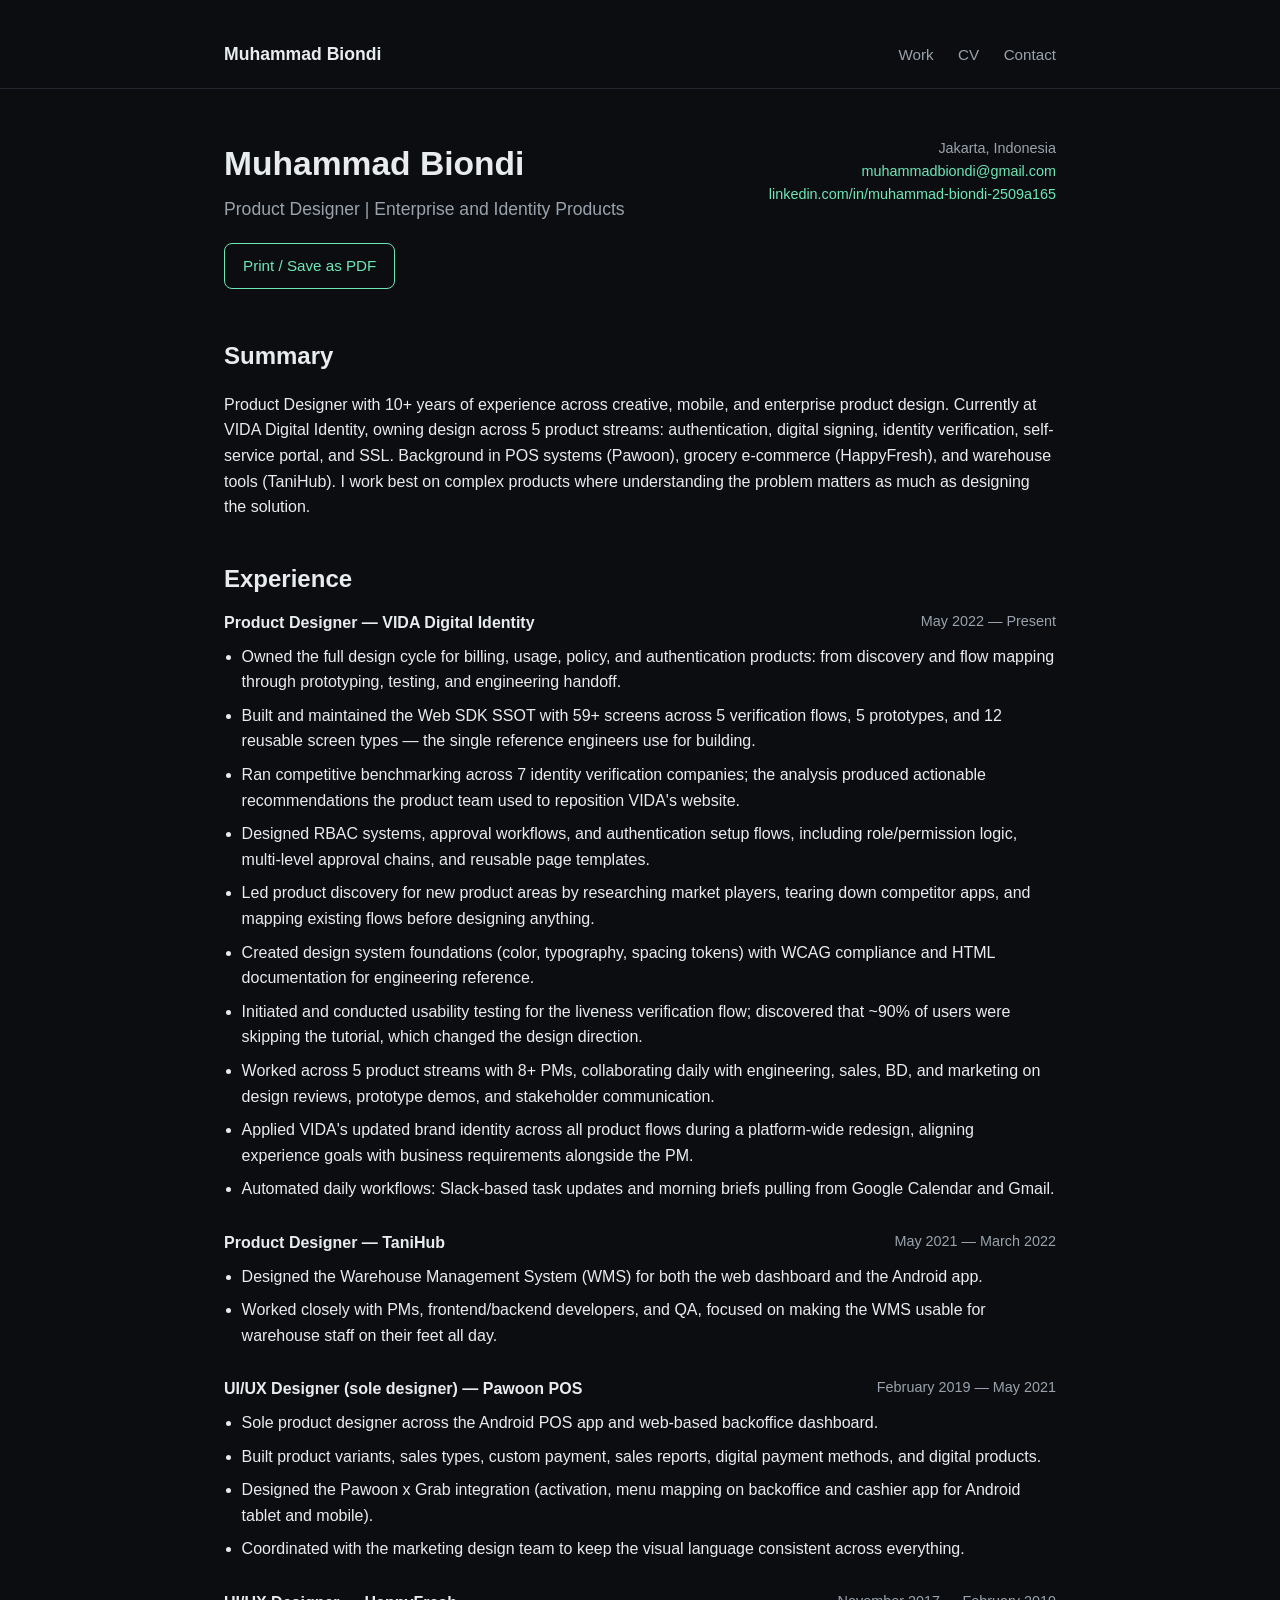
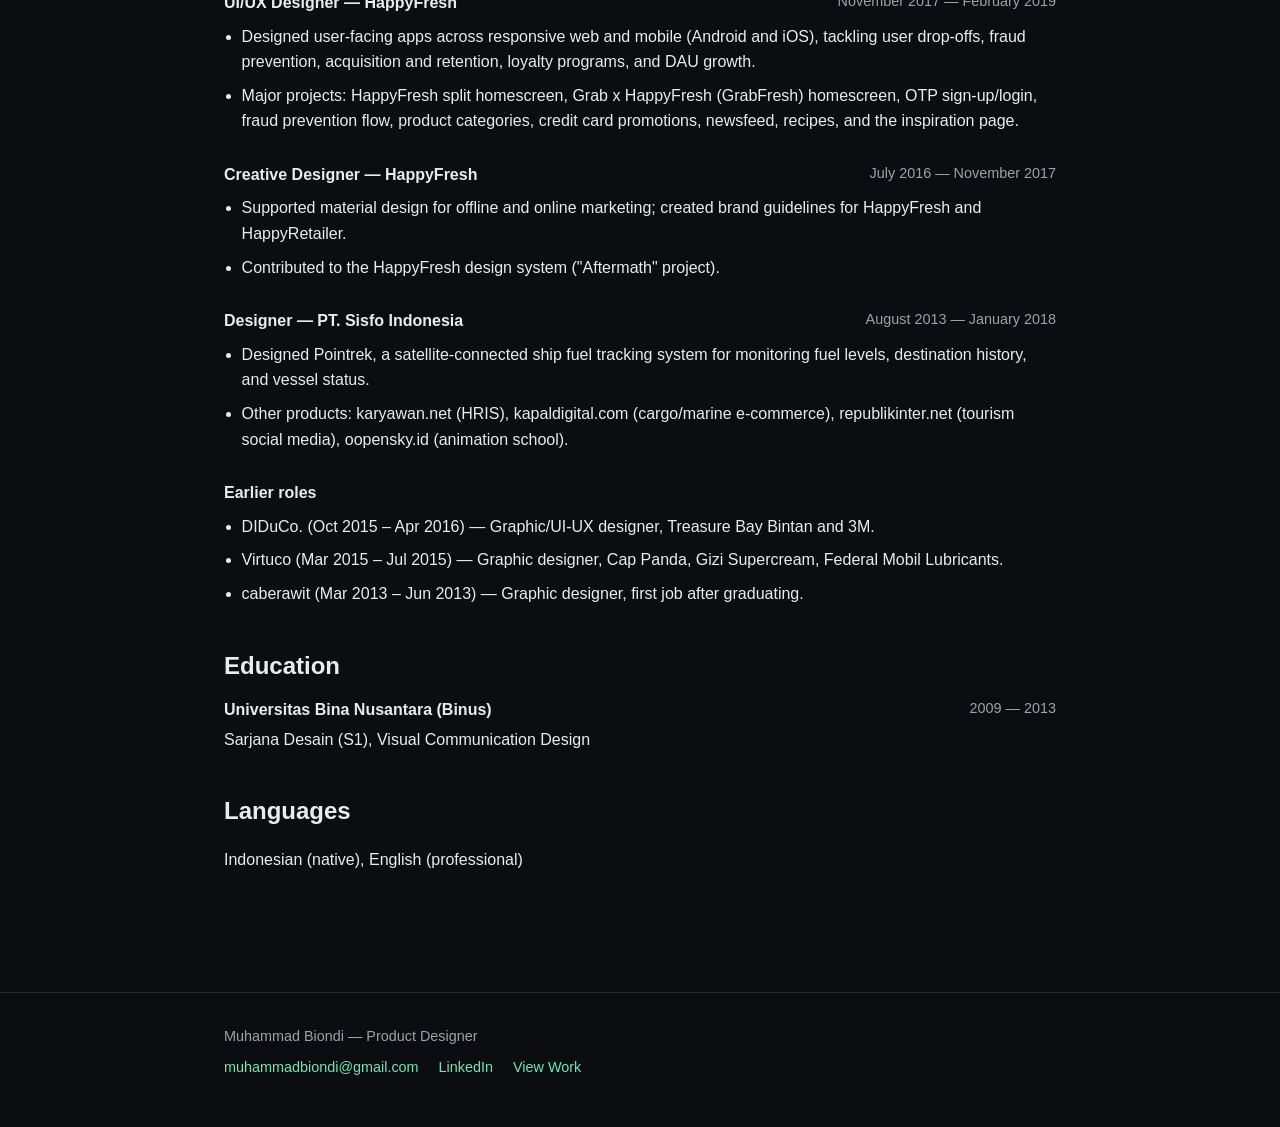
==== cv.html @ b188c51d "Initial portfolio site: CV, case studies, design system styles Static site with 4 VIDA case studies " ====
<!DOCTYPE html>
<html lang="en">
<head>
<meta charset="UTF-8">
<meta name="viewport" content="width=device-width, initial-scale=1.0">
<title>Muhammad Biondi — CV</title>
<meta name="description" content="CV for Muhammad Biondi, Product Designer.">
<link rel="stylesheet" href="css/style.css">
</head>
<body>

<header class="site-header no-print">
  <div class="wrap">
    <nav>
      <span class="brand">Muhammad Biondi</span>
      <div class="site-nav">
        <a href="index.html">Work</a>
        <a href="cv.html">CV</a>
        <a href="mailto:muhammadbiondi@gmail.com">Contact</a>
      </div>
    </nav>
  </div>
</header>

<main>
  <div class="wrap">

    <div class="cv-header">
      <div>
        <h1 style="margin-bottom: 4px;">Muhammad Biondi</h1>
        <div class="subtitle" style="margin-bottom: 0;">Product Designer | Enterprise and Identity Products</div>
      </div>
      <div class="cv-meta">
        <div>Jakarta, Indonesia</div>
        <div><a href="mailto:muhammadbiondi@gmail.com">muhammadbiondi@gmail.com</a></div>
        <div><a href="https://linkedin.com/in/muhammad-biondi-2509a165">linkedin.com/in/muhammad-biondi-2509a165</a></div>
      </div>
    </div>

    <a class="btn no-print" href="javascript:window.print()" style="margin: 12px 0 8px; display: inline-block;">Print / Save as PDF</a>

    <section class="block">
      <h2>Summary</h2>
      <p>
        Product Designer with 10+ years of experience across creative, mobile, and enterprise product
        design. Currently at VIDA Digital Identity, owning design across 5 product streams: authentication,
        digital signing, identity verification, self-service portal, and SSL. Background in POS systems
        (Pawoon), grocery e-commerce (HappyFresh), and warehouse tools (TaniHub). I work best on
        complex products where understanding the problem matters as much as designing the solution.
      </p>
    </section>

    <section class="block">
      <h2>Experience</h2>

      <div class="job">
        <div class="job-head">
          <span class="job-title">Product Designer — VIDA Digital Identity</span>
          <span class="job-dates">May 2022 — Present</span>
        </div>
        <ul class="clean">
          <li>Owned the full design cycle for billing, usage, policy, and authentication products: from discovery and flow mapping through prototyping, testing, and engineering handoff.</li>
          <li>Built and maintained the Web SDK SSOT with 59+ screens across 5 verification flows, 5 prototypes, and 12 reusable screen types — the single reference engineers use for building.</li>
          <li>Ran competitive benchmarking across 7 identity verification companies; the analysis produced actionable recommendations the product team used to reposition VIDA's website.</li>
          <li>Designed RBAC systems, approval workflows, and authentication setup flows, including role/permission logic, multi-level approval chains, and reusable page templates.</li>
          <li>Led product discovery for new product areas by researching market players, tearing down competitor apps, and mapping existing flows before designing anything.</li>
          <li>Created design system foundations (color, typography, spacing tokens) with WCAG compliance and HTML documentation for engineering reference.</li>
          <li>Initiated and conducted usability testing for the liveness verification flow; discovered that ~90% of users were skipping the tutorial, which changed the design direction.</li>
          <li>Worked across 5 product streams with 8+ PMs, collaborating daily with engineering, sales, BD, and marketing on design reviews, prototype demos, and stakeholder communication.</li>
          <li>Applied VIDA's updated brand identity across all product flows during a platform-wide redesign, aligning experience goals with business requirements alongside the PM.</li>
          <li>Automated daily workflows: Slack-based task updates and morning briefs pulling from Google Calendar and Gmail.</li>
        </ul>
      </div>

      <div class="job">
        <div class="job-head">
          <span class="job-title">Product Designer — TaniHub</span>
          <span class="job-dates">May 2021 — March 2022</span>
        </div>
        <ul class="clean">
          <li>Designed the Warehouse Management System (WMS) for both the web dashboard and the Android app.</li>
          <li>Worked closely with PMs, frontend/backend developers, and QA, focused on making the WMS usable for warehouse staff on their feet all day.</li>
        </ul>
      </div>

      <div class="job">
        <div class="job-head">
          <span class="job-title">UI/UX Designer (sole designer) — Pawoon POS</span>
          <span class="job-dates">February 2019 — May 2021</span>
        </div>
        <ul class="clean">
          <li>Sole product designer across the Android POS app and web-based backoffice dashboard.</li>
          <li>Built product variants, sales types, custom payment, sales reports, digital payment methods, and digital products.</li>
          <li>Designed the Pawoon x Grab integration (activation, menu mapping on backoffice and cashier app for Android tablet and mobile).</li>
          <li>Coordinated with the marketing design team to keep the visual language consistent across everything.</li>
        </ul>
      </div>

      <div class="job">
        <div class="job-head">
          <span class="job-title">UI/UX Designer — HappyFresh</span>
          <span class="job-dates">November 2017 — February 2019</span>
        </div>
        <ul class="clean">
          <li>Designed user-facing apps across responsive web and mobile (Android and iOS), tackling user drop-offs, fraud prevention, acquisition and retention, loyalty programs, and DAU growth.</li>
          <li>Major projects: HappyFresh split homescreen, Grab x HappyFresh (GrabFresh) homescreen, OTP sign-up/login, fraud prevention flow, product categories, credit card promotions, newsfeed, recipes, and the inspiration page.</li>
        </ul>
      </div>

      <div class="job">
        <div class="job-head">
          <span class="job-title">Creative Designer — HappyFresh</span>
          <span class="job-dates">July 2016 — November 2017</span>
        </div>
        <ul class="clean">
          <li>Supported material design for offline and online marketing; created brand guidelines for HappyFresh and HappyRetailer.</li>
          <li>Contributed to the HappyFresh design system ("Aftermath" project).</li>
        </ul>
      </div>

      <div class="job">
        <div class="job-head">
          <span class="job-title">Designer — PT. Sisfo Indonesia</span>
          <span class="job-dates">August 2013 — January 2018</span>
        </div>
        <ul class="clean">
          <li>Designed Pointrek, a satellite-connected ship fuel tracking system for monitoring fuel levels, destination history, and vessel status.</li>
          <li>Other products: karyawan.net (HRIS), kapaldigital.com (cargo/marine e-commerce), republikinter.net (tourism social media), oopensky.id (animation school).</li>
        </ul>
      </div>

      <div class="job no-print">
        <div class="job-head">
          <span class="job-title">Earlier roles</span>
        </div>
        <ul class="clean">
          <li>DIDuCo. (Oct 2015 – Apr 2016) — Graphic/UI-UX designer, Treasure Bay Bintan and 3M.</li>
          <li>Virtuco (Mar 2015 – Jul 2015) — Graphic designer, Cap Panda, Gizi Supercream, Federal Mobil Lubricants.</li>
          <li>caberawit (Mar 2013 – Jun 2013) — Graphic designer, first job after graduating.</li>
        </ul>
      </div>

    </section>

    <section class="block">
      <h2>Education</h2>
      <div class="job">
        <div class="job-head">
          <span class="job-title">Universitas Bina Nusantara (Binus)</span>
          <span class="job-dates">2009 — 2013</span>
        </div>
        <div>Sarjana Desain (S1), Visual Communication Design</div>
      </div>
    </section>

    <section class="block">
      <h2>Languages</h2>
      <p>Indonesian (native), English (professional)</p>
    </section>

  </div>
</main>

<footer class="site-footer no-print">
  <div class="wrap">
    <div>Muhammad Biondi — Product Designer</div>
    <div class="contact-row">
      <a href="mailto:muhammadbiondi@gmail.com">muhammadbiondi@gmail.com</a>
      <a href="https://linkedin.com/in/muhammad-biondi-2509a165">LinkedIn</a>
      <a href="index.html">View Work</a>
    </div>
  </div>
</footer>

</body>
</html>
---- css/style.css ----
:root {
  --bg: #0b0d10;
  --bg-elevated: #14171b;
  --border: #242830;
  --text: #e9ecef;
  --text-muted: #9aa3ad;
  --accent: #6ee7b7;
  --accent-dim: #2e4a3f;
  --warn: #f0c97a;
  --max-width: 880px;
  --radius: 10px;
}

* { box-sizing: border-box; }

html { scroll-behavior: smooth; }

body {
  margin: 0;
  background: var(--bg);
  color: var(--text);
  font-family: -apple-system, BlinkMacSystemFont, "Inter", "Segoe UI", Helvetica, Arial, sans-serif;
  line-height: 1.6;
  font-size: 16px;
}

a { color: var(--accent); text-decoration: none; }
a:hover { text-decoration: underline; }

.wrap {
  max-width: var(--max-width);
  margin: 0 auto;
  padding: 0 24px;
}

header.site-header {
  padding: 40px 0 20px;
  border-bottom: 1px solid var(--border);
}

header.site-header nav {
  display: flex;
  justify-content: space-between;
  align-items: baseline;
  flex-wrap: wrap;
  gap: 12px;
}

.brand {
  font-weight: 700;
  font-size: 1.1rem;
  color: var(--text);
}

.site-nav a {
  color: var(--text-muted);
  margin-left: 20px;
  font-size: 0.95rem;
}

.site-nav a:first-child { margin-left: 0; }

.site-nav a:hover { color: var(--accent); }

main { padding: 48px 0 80px; }

h1 { font-size: 2.1rem; margin: 0 0 8px; }
h2 { font-size: 1.5rem; margin: 40px 0 12px; }
h3 { font-size: 1.15rem; margin: 28px 0 8px; }

.subtitle {
  color: var(--text-muted);
  font-size: 1.1rem;
  margin: 0 0 28px;
}

.lede {
  font-size: 1.05rem;
  color: var(--text);
  max-width: 640px;
}

.tag-row {
  display: flex;
  flex-wrap: wrap;
  gap: 8px;
  margin: 16px 0 0;
}

.tag {
  font-size: 0.8rem;
  color: var(--text-muted);
  border: 1px solid var(--border);
  border-radius: 999px;
  padding: 4px 12px;
}

.card {
  background: var(--bg-elevated);
  border: 1px solid var(--border);
  border-radius: var(--radius);
  padding: 24px;
  margin-bottom: 20px;
}

.case-grid {
  display: grid;
  grid-template-columns: 1fr;
  gap: 16px;
  margin-top: 24px;
}

.case-card {
  display: block;
  background: var(--bg-elevated);
  border: 1px solid var(--border);
  border-radius: var(--radius);
  padding: 22px;
  transition: border-color 0.15s ease, transform 0.15s ease;
}

.case-card:hover {
  border-color: var(--accent);
  transform: translateY(-2px);
  text-decoration: none;
}

.case-card h3 {
  margin: 0 0 6px;
  color: var(--text);
}

.case-card p {
  color: var(--text-muted);
  margin: 0 0 12px;
  font-size: 0.95rem;
}

.status-pill {
  display: inline-block;
  font-size: 0.72rem;
  font-weight: 600;
  letter-spacing: 0.03em;
  text-transform: uppercase;
  border-radius: 999px;
  padding: 3px 10px;
}

.status-pill.in-progress {
  background: rgba(240, 201, 122, 0.12);
  color: var(--warn);
  border: 1px solid rgba(240, 201, 122, 0.35);
}

.status-pill.draft {
  background: rgba(110, 231, 183, 0.1);
  color: var(--accent);
  border: 1px solid rgba(110, 231, 183, 0.3);
}

.callout {
  border-left: 3px solid var(--accent);
  background: rgba(110, 231, 183, 0.06);
  padding: 14px 18px;
  border-radius: 0 8px 8px 0;
  font-size: 0.95rem;
  color: var(--text-muted);
  margin: 20px 0;
}

.callout strong { color: var(--text); }

section.block { margin-bottom: 40px; }

ul.clean {
  padding-left: 1.1em;
  margin: 8px 0 0;
}

ul.clean li { margin-bottom: 8px; }

table.evidence {
  width: 100%;
  border-collapse: collapse;
  font-size: 0.92rem;
  margin: 16px 0;
}

table.evidence th, table.evidence td {
  border: 1px solid var(--border);
  padding: 10px 12px;
  text-align: left;
  vertical-align: top;
}

table.evidence th {
  background: var(--bg-elevated);
  color: var(--text-muted);
  font-weight: 600;
  font-size: 0.85rem;
}

footer.site-footer {
  border-top: 1px solid var(--border);
  padding: 32px 0 48px;
  color: var(--text-muted);
  font-size: 0.9rem;
}

.contact-row {
  display: flex;
  gap: 20px;
  flex-wrap: wrap;
  margin-top: 8px;
}

.cv-header {
  display: flex;
  justify-content: space-between;
  align-items: flex-start;
  flex-wrap: wrap;
  gap: 16px;
  margin-bottom: 8px;
}

.cv-meta {
  text-align: right;
  color: var(--text-muted);
  font-size: 0.9rem;
}

.btn {
  display: inline-block;
  border: 1px solid var(--accent);
  color: var(--accent);
  border-radius: 8px;
  padding: 10px 18px;
  font-size: 0.95rem;
}

.btn:hover { background: rgba(110, 231, 183, 0.08); text-decoration: none; }

.job {
  margin-bottom: 28px;
}

.job-head {
  display: flex;
  justify-content: space-between;
  flex-wrap: wrap;
  gap: 8px;
  margin-bottom: 4px;
}

.job-title { font-weight: 600; color: var(--text); }
.job-dates { color: var(--text-muted); font-size: 0.9rem; }

@media print {
  body { background: #fff; color: #111; }
  header.site-header, footer.site-footer, .no-print { display: none; }
  .card, .case-card { border-color: #ccc; background: #fff; }
}

@media (max-width: 600px) {
  main { padding: 32px 0 60px; }
  h1 { font-size: 1.7rem; }
}
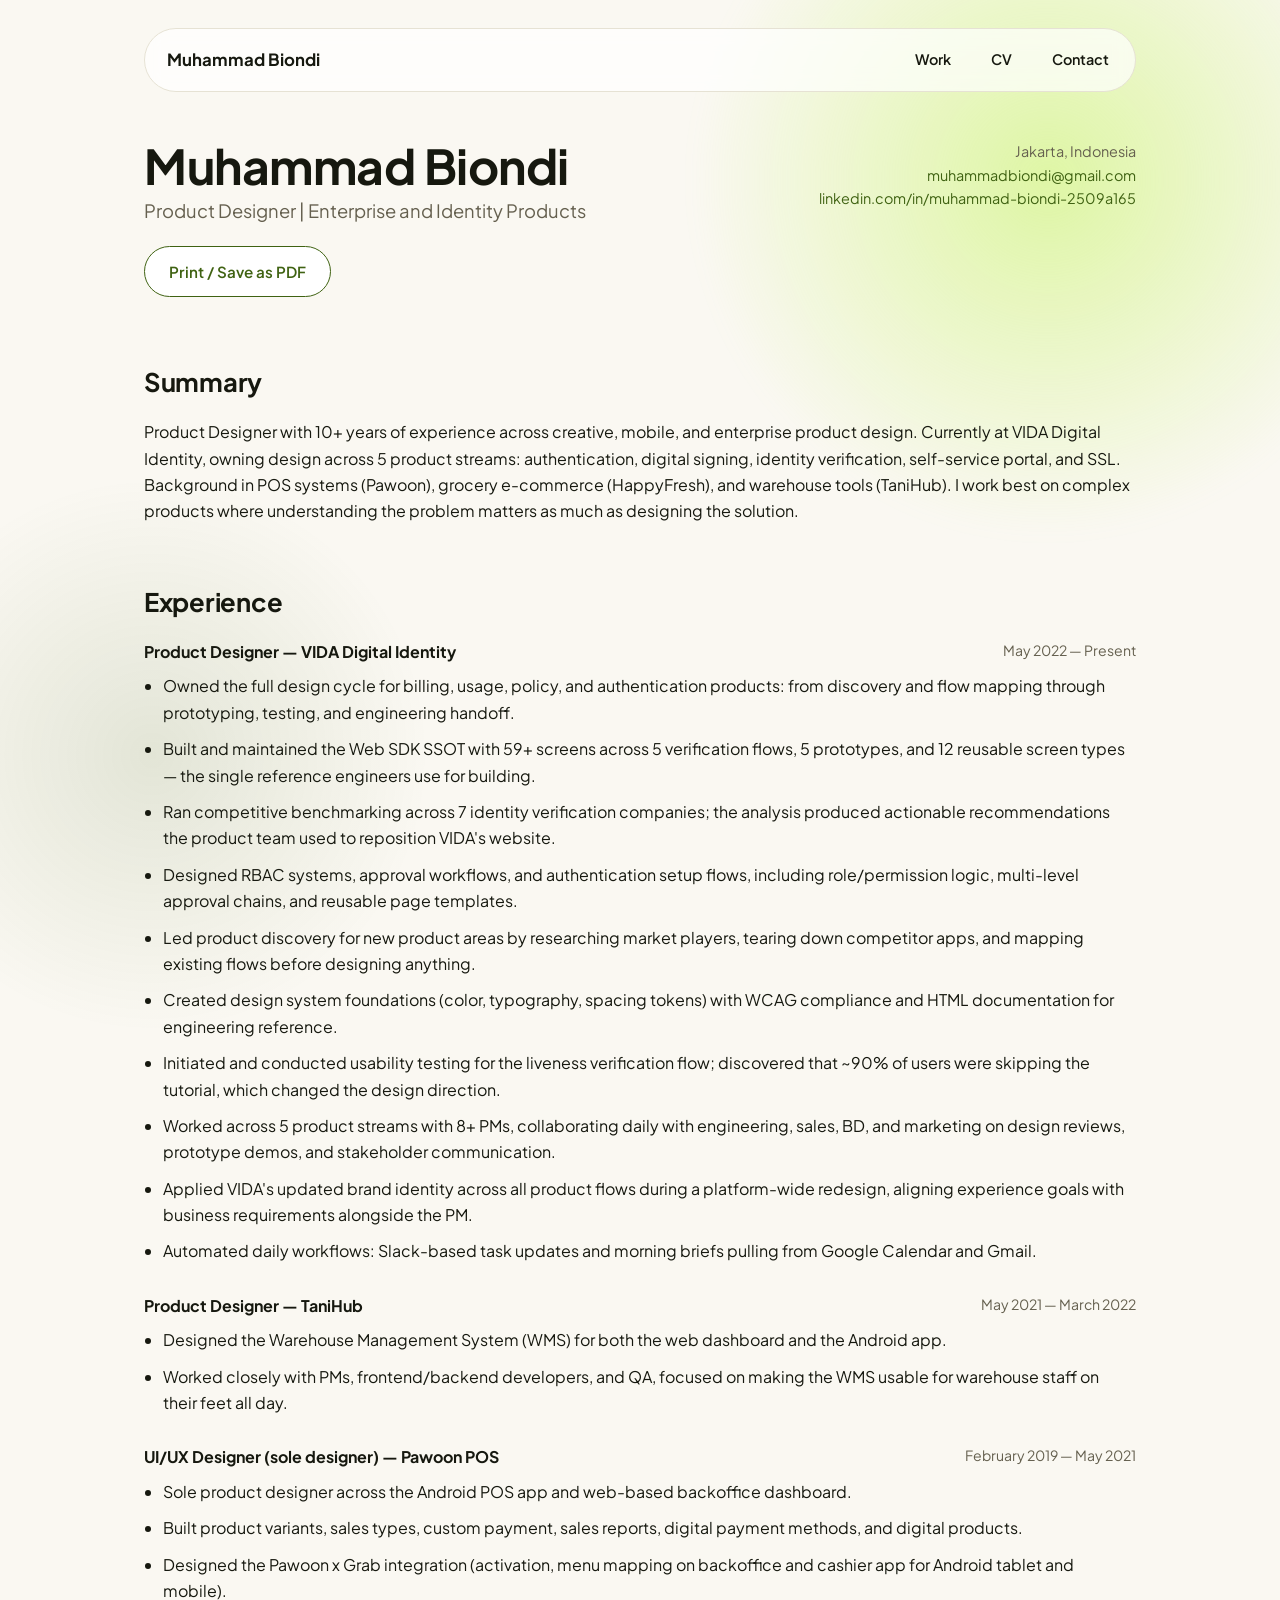
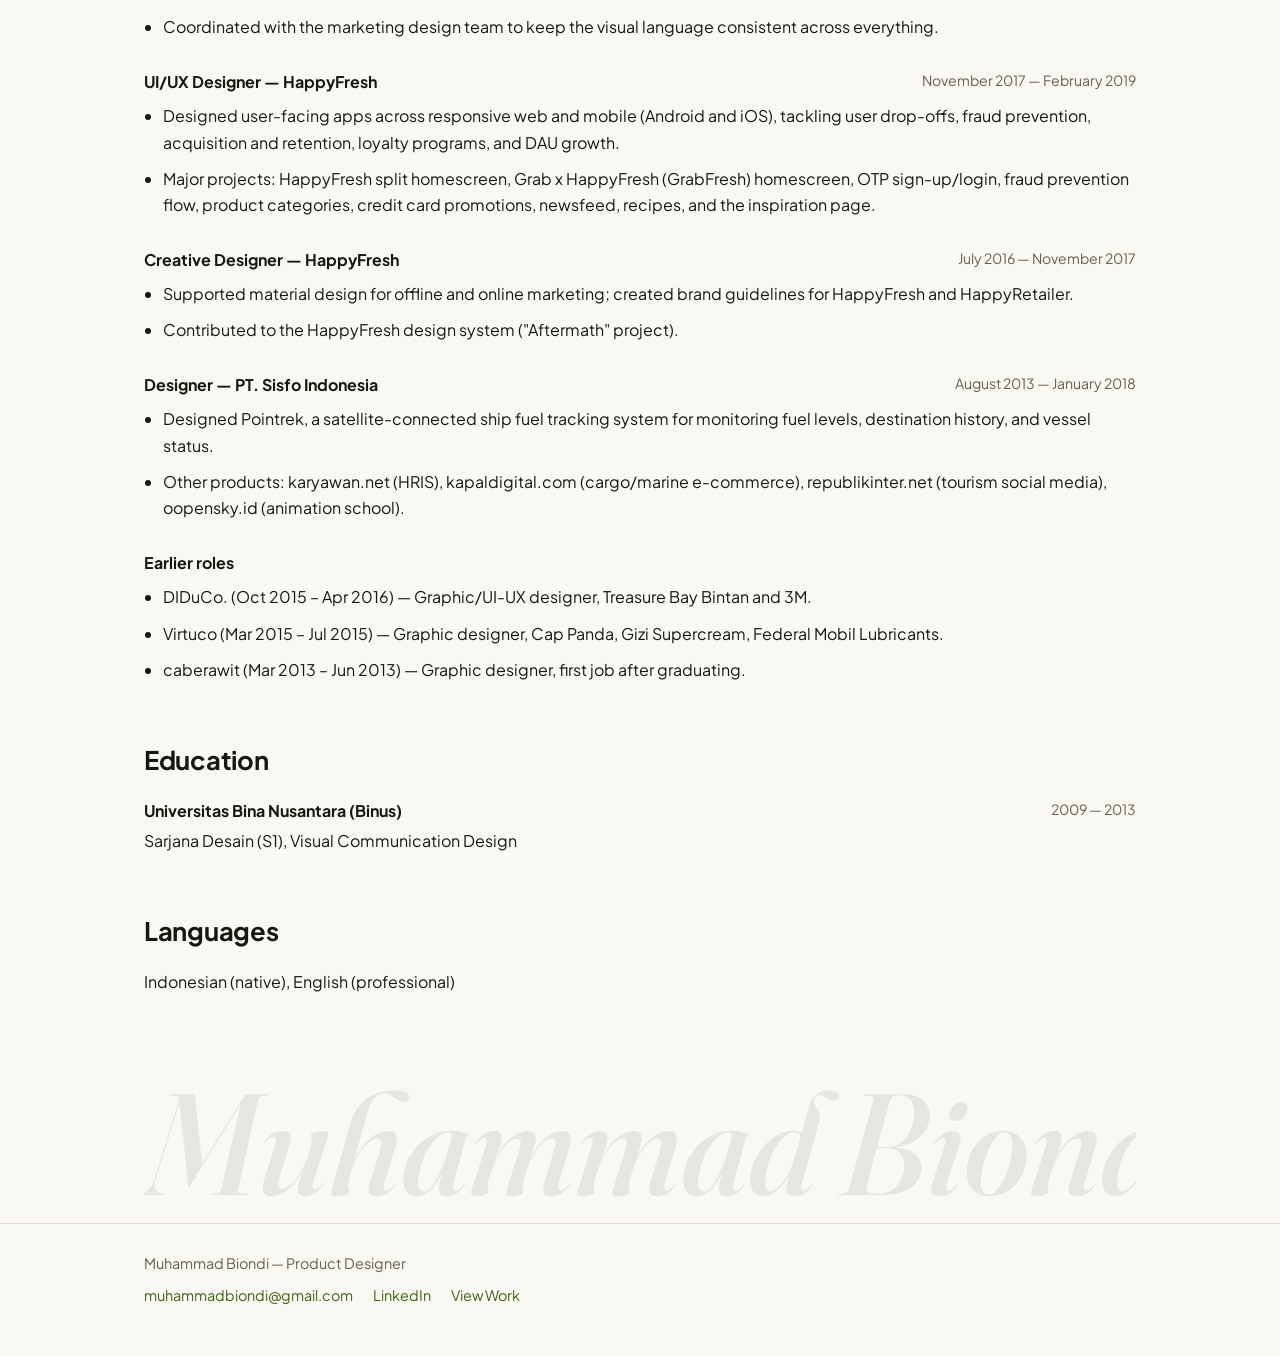
==== commit f340819c: "Redesign site with aesthetic hero, case-thumb gradients, process section, CTA bands, and scroll reve" ====
--- a/cv.html
+++ b/cv.html
@@ -158,6 +158,8 @@
       <p>Indonesian (native), English (professional)</p>
     </section>
 
+    <div class="wordmark no-print"><span>Muhammad Biondi</span></div>
+
   </div>
 </main>
 
--- a/css/style.css
+++ b/css/style.css
@@ -1,14 +1,21 @@
+@import url('https://fonts.googleapis.com/css2?family=Fraunces:ital,opsz,wght@0,9..144,400;0,9..144,500;0,9..144,600;1,9..144,500;1,9..144,600&family=Plus+Jakarta+Sans:wght@400;500;600;700;800&display=swap');
+
 :root {
-  --bg: #0b0d10;
-  --bg-elevated: #14171b;
-  --border: #242830;
-  --text: #e9ecef;
-  --text-muted: #9aa3ad;
-  --accent: #6ee7b7;
-  --accent-dim: #2e4a3f;
-  --warn: #f0c97a;
-  --max-width: 880px;
-  --radius: 10px;
+  --bg: #faf8f2;
+  --bg-soft: #f1efe4;
+  --surface: #ffffff;
+  --border: #e6e2d4;
+  --text: #16180f;
+  --text-muted: #65604f;
+  --accent: #3f6212;
+  --accent-bright: #c7f464;
+  --accent-soft: #eef7d2;
+  --warn: #c2760c;
+  --warn-soft: #fbead0;
+  --max-width: 1040px;
+  --radius: 20px;
+  --radius-sm: 12px;
+  --shadow: 0 1px 2px rgba(22, 24, 15, 0.04), 0 12px 32px -16px rgba(22, 24, 15, 0.12);
 }
 
 * { box-sizing: border-box; }
@@ -19,9 +26,40 @@
   margin: 0;
   background: var(--bg);
   color: var(--text);
-  font-family: -apple-system, BlinkMacSystemFont, "Inter", "Segoe UI", Helvetica, Arial, sans-serif;
-  line-height: 1.6;
+  font-family: "Plus Jakarta Sans", -apple-system, BlinkMacSystemFont, "Segoe UI", Helvetica, Arial, sans-serif;
+  line-height: 1.65;
   font-size: 16px;
+  position: relative;
+  overflow-x: hidden;
+}
+
+body::before {
+  content: "";
+  position: fixed;
+  top: -20%;
+  right: -10%;
+  width: 60vw;
+  height: 60vw;
+  max-width: 720px;
+  max-height: 720px;
+  background: radial-gradient(circle, rgba(199, 244, 100, 0.55) 0%, rgba(199, 244, 100, 0) 70%);
+  filter: blur(10px);
+  pointer-events: none;
+  z-index: 0;
+}
+
+body::after {
+  content: "";
+  position: fixed;
+  bottom: -15%;
+  left: -10%;
+  width: 50vw;
+  height: 50vw;
+  max-width: 560px;
+  max-height: 560px;
+  background: radial-gradient(circle, rgba(63, 98, 18, 0.12) 0%, rgba(63, 98, 18, 0) 70%);
+  pointer-events: none;
+  z-index: 0;
 }
 
 a { color: var(--accent); text-decoration: none; }
@@ -31,102 +69,196 @@
   max-width: var(--max-width);
   margin: 0 auto;
   padding: 0 24px;
+  position: relative;
+  z-index: 1;
+}
+
+.serif {
+  font-family: "Fraunces", Georgia, serif;
+  font-style: italic;
+  font-weight: 500;
 }
 
 header.site-header {
-  padding: 40px 0 20px;
-  border-bottom: 1px solid var(--border);
+  padding: 28px 0;
+  position: relative;
+  z-index: 2;
 }
 
 header.site-header nav {
   display: flex;
   justify-content: space-between;
-  align-items: baseline;
+  align-items: center;
   flex-wrap: wrap;
   gap: 12px;
+  background: rgba(255, 255, 255, 0.7);
+  backdrop-filter: blur(10px);
+  border: 1px solid var(--border);
+  border-radius: 999px;
+  padding: 10px 10px 10px 22px;
 }
 
 .brand {
   font-weight: 700;
-  font-size: 1.1rem;
-  color: var(--text);
+  font-size: 1.05rem;
+  color: var(--text);
+}
+
+.site-nav {
+  display: flex;
+  align-items: center;
+  gap: 4px;
 }
 
 .site-nav a {
-  color: var(--text-muted);
-  margin-left: 20px;
-  font-size: 0.95rem;
-}
-
-.site-nav a:first-child { margin-left: 0; }
-
-.site-nav a:hover { color: var(--accent); }
-
-main { padding: 48px 0 80px; }
-
-h1 { font-size: 2.1rem; margin: 0 0 8px; }
-h2 { font-size: 1.5rem; margin: 40px 0 12px; }
+  color: var(--text);
+  margin-left: 4px;
+  font-size: 0.9rem;
+  font-weight: 600;
+  padding: 9px 16px;
+  border-radius: 999px;
+  transition: background 0.15s ease, color 0.15s ease;
+}
+
+.site-nav a:hover {
+  background: var(--accent-bright);
+  color: var(--text);
+  text-decoration: none;
+}
+
+main { padding: 20px 0 0; position: relative; z-index: 1; }
+
+h1 { font-size: 3rem; line-height: 1.08; margin: 0 0 14px; letter-spacing: -0.01em; }
+h2 { font-size: 1.6rem; margin: 56px 0 16px; letter-spacing: -0.01em; }
 h3 { font-size: 1.15rem; margin: 28px 0 8px; }
+
+.eyebrow {
+  display: inline-flex;
+  align-items: center;
+  gap: 8px;
+  font-size: 0.78rem;
+  font-weight: 700;
+  text-transform: uppercase;
+  letter-spacing: 0.08em;
+  color: var(--accent);
+  margin-bottom: 14px;
+}
+
+.eyebrow::before {
+  content: "";
+  width: 7px;
+  height: 7px;
+  border-radius: 50%;
+  background: var(--accent-bright);
+  border: 2px solid var(--accent);
+}
+
+.hero {
+  padding: 48px 0 20px;
+}
 
 .subtitle {
   color: var(--text-muted);
-  font-size: 1.1rem;
-  margin: 0 0 28px;
+  font-size: 1.15rem;
+  margin: 0 0 24px;
 }
 
 .lede {
-  font-size: 1.05rem;
+  font-size: 1.08rem;
   color: var(--text);
   max-width: 640px;
 }
 
+.hero-cta {
+  display: flex;
+  gap: 14px;
+  flex-wrap: wrap;
+  margin-top: 28px;
+}
+
 .tag-row {
   display: flex;
   flex-wrap: wrap;
-  gap: 8px;
-  margin: 16px 0 0;
+  gap: 10px;
+  margin: 28px 0 0;
 }
 
 .tag {
-  font-size: 0.8rem;
-  color: var(--text-muted);
+  font-size: 0.82rem;
+  font-weight: 600;
+  color: var(--text);
+  background: var(--surface);
   border: 1px solid var(--border);
   border-radius: 999px;
-  padding: 4px 12px;
+  padding: 7px 16px;
+  box-shadow: var(--shadow);
 }
 
 .card {
-  background: var(--bg-elevated);
+  background: var(--surface);
   border: 1px solid var(--border);
   border-radius: var(--radius);
-  padding: 24px;
+  padding: 28px;
   margin-bottom: 20px;
-}
+  box-shadow: var(--shadow);
+}
+
+.section-head {
+  display: flex;
+  justify-content: space-between;
+  align-items: flex-end;
+  flex-wrap: wrap;
+  gap: 12px;
+  margin: 56px 0 16px;
+}
+
+.section-head h2 { margin: 0; }
 
 .case-grid {
   display: grid;
-  grid-template-columns: 1fr;
-  gap: 16px;
+  grid-template-columns: repeat(2, 1fr);
+  gap: 20px;
   margin-top: 24px;
 }
 
 .case-card {
-  display: block;
-  background: var(--bg-elevated);
+  display: flex;
+  flex-direction: column;
+  background: var(--surface);
   border: 1px solid var(--border);
   border-radius: var(--radius);
-  padding: 22px;
-  transition: border-color 0.15s ease, transform 0.15s ease;
+  overflow: hidden;
+  box-shadow: var(--shadow);
+  transition: transform 0.2s ease, box-shadow 0.2s ease;
 }
 
 .case-card:hover {
-  border-color: var(--accent);
-  transform: translateY(-2px);
+  transform: translateY(-4px);
+  box-shadow: 0 1px 2px rgba(22, 24, 15, 0.04), 0 24px 48px -20px rgba(22, 24, 15, 0.22);
   text-decoration: none;
 }
 
+.case-thumb {
+  height: 108px;
+  background: linear-gradient(135deg, var(--thumb-a, #c7f464), var(--thumb-b, #3f6212));
+  position: relative;
+}
+
+.case-thumb::after {
+  content: attr(data-mark);
+  position: absolute;
+  right: 18px;
+  bottom: 12px;
+  font-family: "Fraunces", serif;
+  font-style: italic;
+  font-size: 1.8rem;
+  color: rgba(255, 255, 255, 0.85);
+}
+
+.case-body { padding: 22px; flex: 1; display: flex; flex-direction: column; }
+
 .case-card h3 {
-  margin: 0 0 6px;
+  margin: 10px 0 6px;
   color: var(--text);
 }
 
@@ -134,35 +266,43 @@
   color: var(--text-muted);
   margin: 0 0 12px;
   font-size: 0.95rem;
+  flex: 1;
+}
+
+.case-arrow {
+  font-size: 0.85rem;
+  font-weight: 700;
+  color: var(--accent);
 }
 
 .status-pill {
   display: inline-block;
-  font-size: 0.72rem;
-  font-weight: 600;
+  font-size: 0.7rem;
+  font-weight: 700;
   letter-spacing: 0.03em;
   text-transform: uppercase;
   border-radius: 999px;
-  padding: 3px 10px;
+  padding: 4px 11px;
+  width: fit-content;
 }
 
 .status-pill.in-progress {
-  background: rgba(240, 201, 122, 0.12);
+  background: var(--warn-soft);
   color: var(--warn);
-  border: 1px solid rgba(240, 201, 122, 0.35);
+  border: 1px solid rgba(194, 118, 12, 0.3);
 }
 
 .status-pill.draft {
-  background: rgba(110, 231, 183, 0.1);
+  background: var(--accent-soft);
   color: var(--accent);
-  border: 1px solid rgba(110, 231, 183, 0.3);
+  border: 1px solid rgba(63, 98, 18, 0.25);
 }
 
 .callout {
   border-left: 3px solid var(--accent);
-  background: rgba(110, 231, 183, 0.06);
-  padding: 14px 18px;
-  border-radius: 0 8px 8px 0;
+  background: var(--accent-soft);
+  padding: 16px 20px;
+  border-radius: 0 var(--radius-sm) var(--radius-sm) 0;
   font-size: 0.95rem;
   color: var(--text-muted);
   margin: 20px 0;
@@ -173,11 +313,11 @@
 section.block { margin-bottom: 40px; }
 
 ul.clean {
-  padding-left: 1.1em;
+  padding-left: 1.2em;
   margin: 8px 0 0;
 }
 
-ul.clean li { margin-bottom: 8px; }
+ul.clean li { margin-bottom: 10px; }
 
 table.evidence {
   width: 100%;
@@ -194,17 +334,91 @@
 }
 
 table.evidence th {
-  background: var(--bg-elevated);
+  background: var(--bg-soft);
   color: var(--text-muted);
   font-weight: 600;
   font-size: 0.85rem;
 }
 
+.process-grid {
+  display: grid;
+  grid-template-columns: repeat(3, 1fr);
+  gap: 18px;
+  margin-top: 24px;
+}
+
+.process-card {
+  background: var(--surface);
+  border: 1px solid var(--border);
+  border-radius: var(--radius);
+  padding: 26px 22px;
+  box-shadow: var(--shadow);
+}
+
+.process-num {
+  font-family: "Fraunces", serif;
+  font-style: italic;
+  font-size: 1.8rem;
+  color: var(--accent);
+  display: block;
+  margin-bottom: 10px;
+}
+
+.process-card h3 { margin: 0 0 8px; }
+.process-card p { margin: 0; color: var(--text-muted); font-size: 0.93rem; }
+
+.cta-band {
+  margin: 72px 0 0;
+  background: linear-gradient(135deg, var(--accent) 0%, #1c3306 100%);
+  border-radius: 28px;
+  padding: 56px 40px;
+  text-align: center;
+  color: #fff;
+}
+
+.cta-band h2 {
+  margin: 0 0 10px;
+  color: #fff;
+  font-size: 2rem;
+}
+
+.cta-band p {
+  color: rgba(255, 255, 255, 0.78);
+  margin: 0 0 24px;
+  font-size: 1.02rem;
+}
+
+.cta-band .btn {
+  border-color: #fff;
+  color: #fff;
+}
+
+.cta-band .btn:hover { background: rgba(255, 255, 255, 0.12); }
+
+.wordmark {
+  text-align: center;
+  padding: 36px 0 8px;
+  overflow: hidden;
+}
+
+.wordmark span {
+  font-family: "Fraunces", serif;
+  font-style: italic;
+  font-weight: 500;
+  font-size: clamp(3rem, 13vw, 9rem);
+  color: var(--text);
+  opacity: 0.08;
+  white-space: nowrap;
+  line-height: 1;
+}
+
 footer.site-footer {
   border-top: 1px solid var(--border);
-  padding: 32px 0 48px;
+  padding: 28px 0 48px;
   color: var(--text-muted);
   font-size: 0.9rem;
+  position: relative;
+  z-index: 1;
 }
 
 .contact-row {
@@ -231,14 +445,30 @@
 
 .btn {
   display: inline-block;
-  border: 1px solid var(--accent);
+  border: 1.5px solid var(--accent);
   color: var(--accent);
-  border-radius: 8px;
-  padding: 10px 18px;
+  background: var(--surface);
+  border-radius: 999px;
+  padding: 12px 24px;
   font-size: 0.95rem;
-}
-
-.btn:hover { background: rgba(110, 231, 183, 0.08); text-decoration: none; }
+  font-weight: 600;
+  transition: background 0.15s ease, color 0.15s ease, transform 0.15s ease;
+}
+
+.btn:hover {
+  background: var(--accent);
+  color: #fff;
+  text-decoration: none;
+  transform: translateY(-1px);
+}
+
+.btn.primary {
+  background: var(--text);
+  border-color: var(--text);
+  color: #fff;
+}
+
+.btn.primary:hover { background: var(--accent); border-color: var(--accent); }
 
 .job {
   margin-bottom: 28px;
@@ -252,16 +482,37 @@
   margin-bottom: 4px;
 }
 
-.job-title { font-weight: 600; color: var(--text); }
-.job-dates { color: var(--text-muted); font-size: 0.9rem; }
+.job-title { font-weight: 700; color: var(--text); }
+.job-dates { color: var(--text-muted); font-size: 0.88rem; }
+
+[data-reveal] {
+  opacity: 0;
+  transform: translateY(18px);
+  transition: opacity 0.6s ease, transform 0.6s ease;
+}
+
+[data-reveal].is-visible {
+  opacity: 1;
+  transform: translateY(0);
+}
 
 @media print {
   body { background: #fff; color: #111; }
-  header.site-header, footer.site-footer, .no-print { display: none; }
-  .card, .case-card { border-color: #ccc; background: #fff; }
+  body::before, body::after { display: none; }
+  header.site-header, footer.site-footer, .no-print, .wordmark, .cta-band { display: none; }
+  .card, .case-card { border-color: #ccc; background: #fff; box-shadow: none; }
+}
+
+@media (max-width: 760px) {
+  .case-grid { grid-template-columns: 1fr; }
+  .process-grid { grid-template-columns: 1fr; }
+  h1 { font-size: 2.2rem; }
+  .cta-band { padding: 40px 24px; border-radius: 20px; }
 }
 
 @media (max-width: 600px) {
-  main { padding: 32px 0 60px; }
-  h1 { font-size: 1.7rem; }
-}
+  main { padding: 8px 0 0; }
+  h1 { font-size: 2rem; }
+  header.site-header nav { padding: 8px; }
+  .site-nav a { padding: 8px 10px; font-size: 0.85rem; }
+}
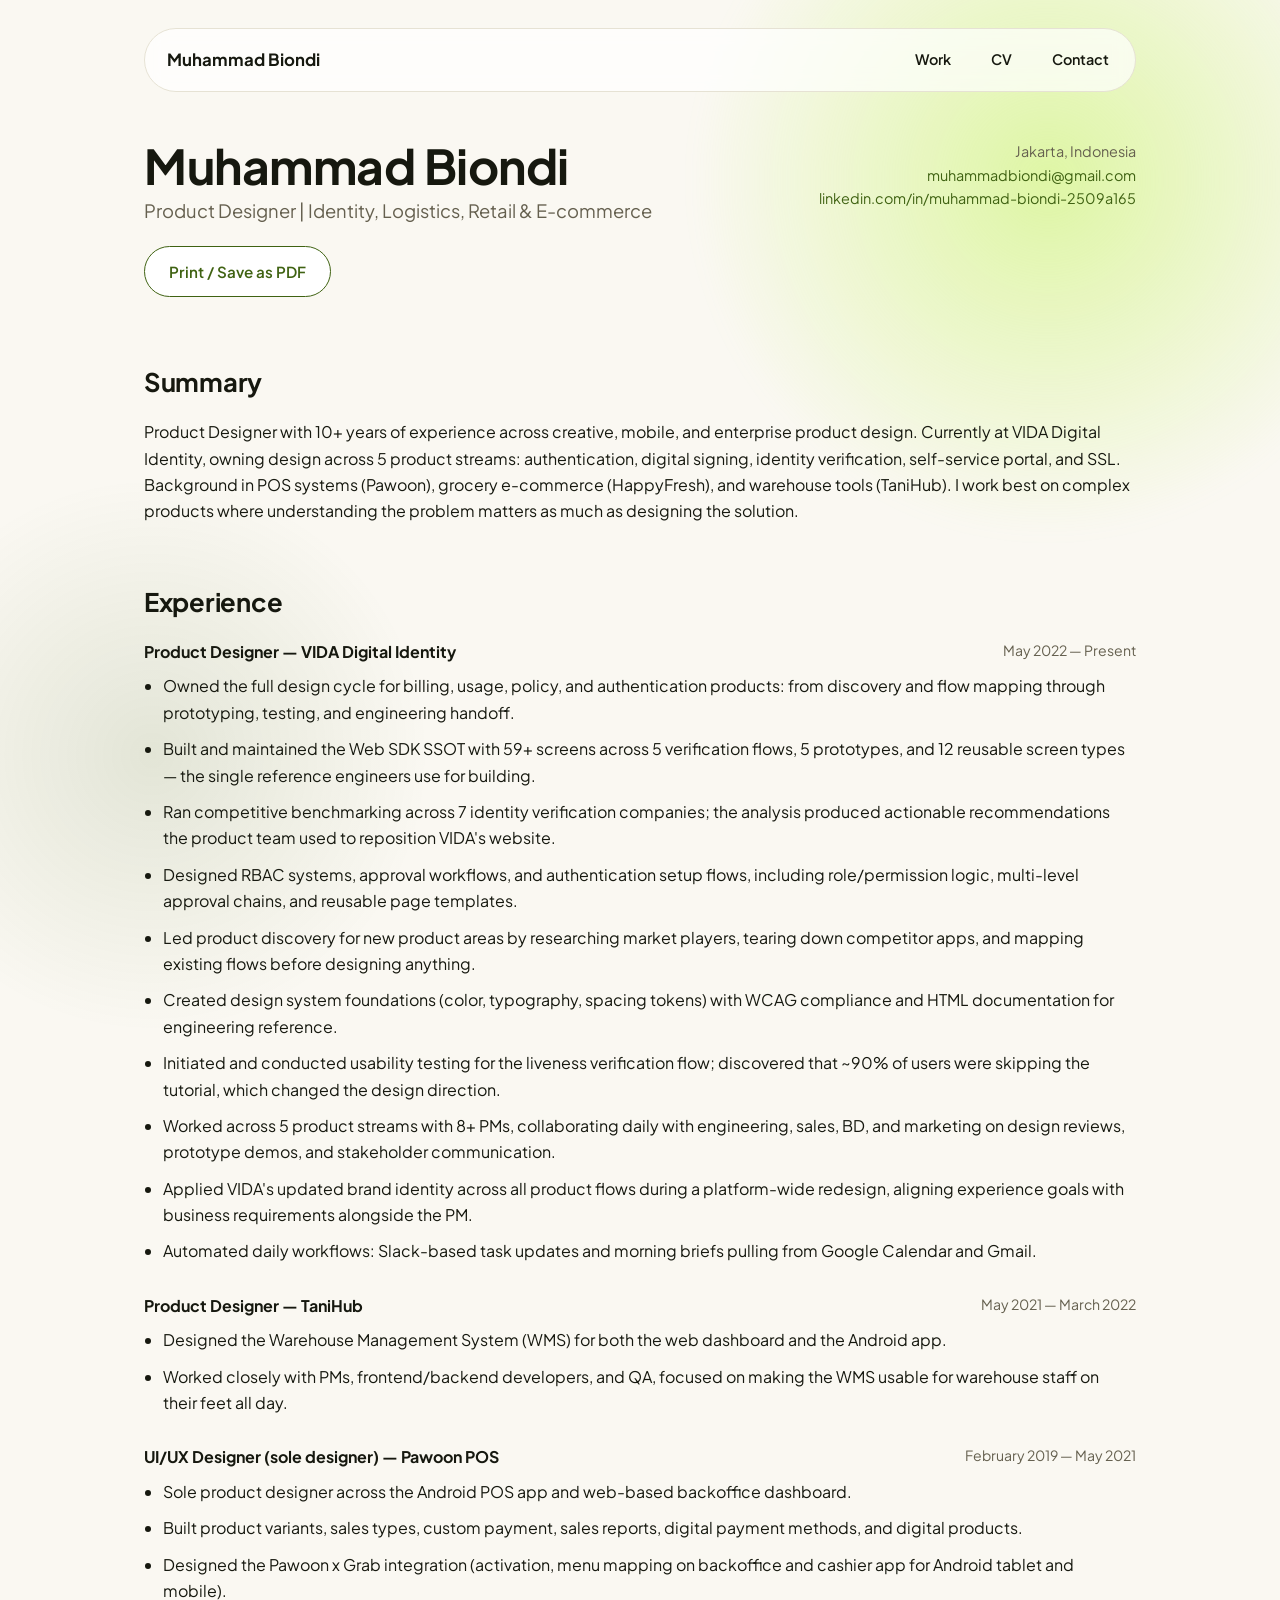
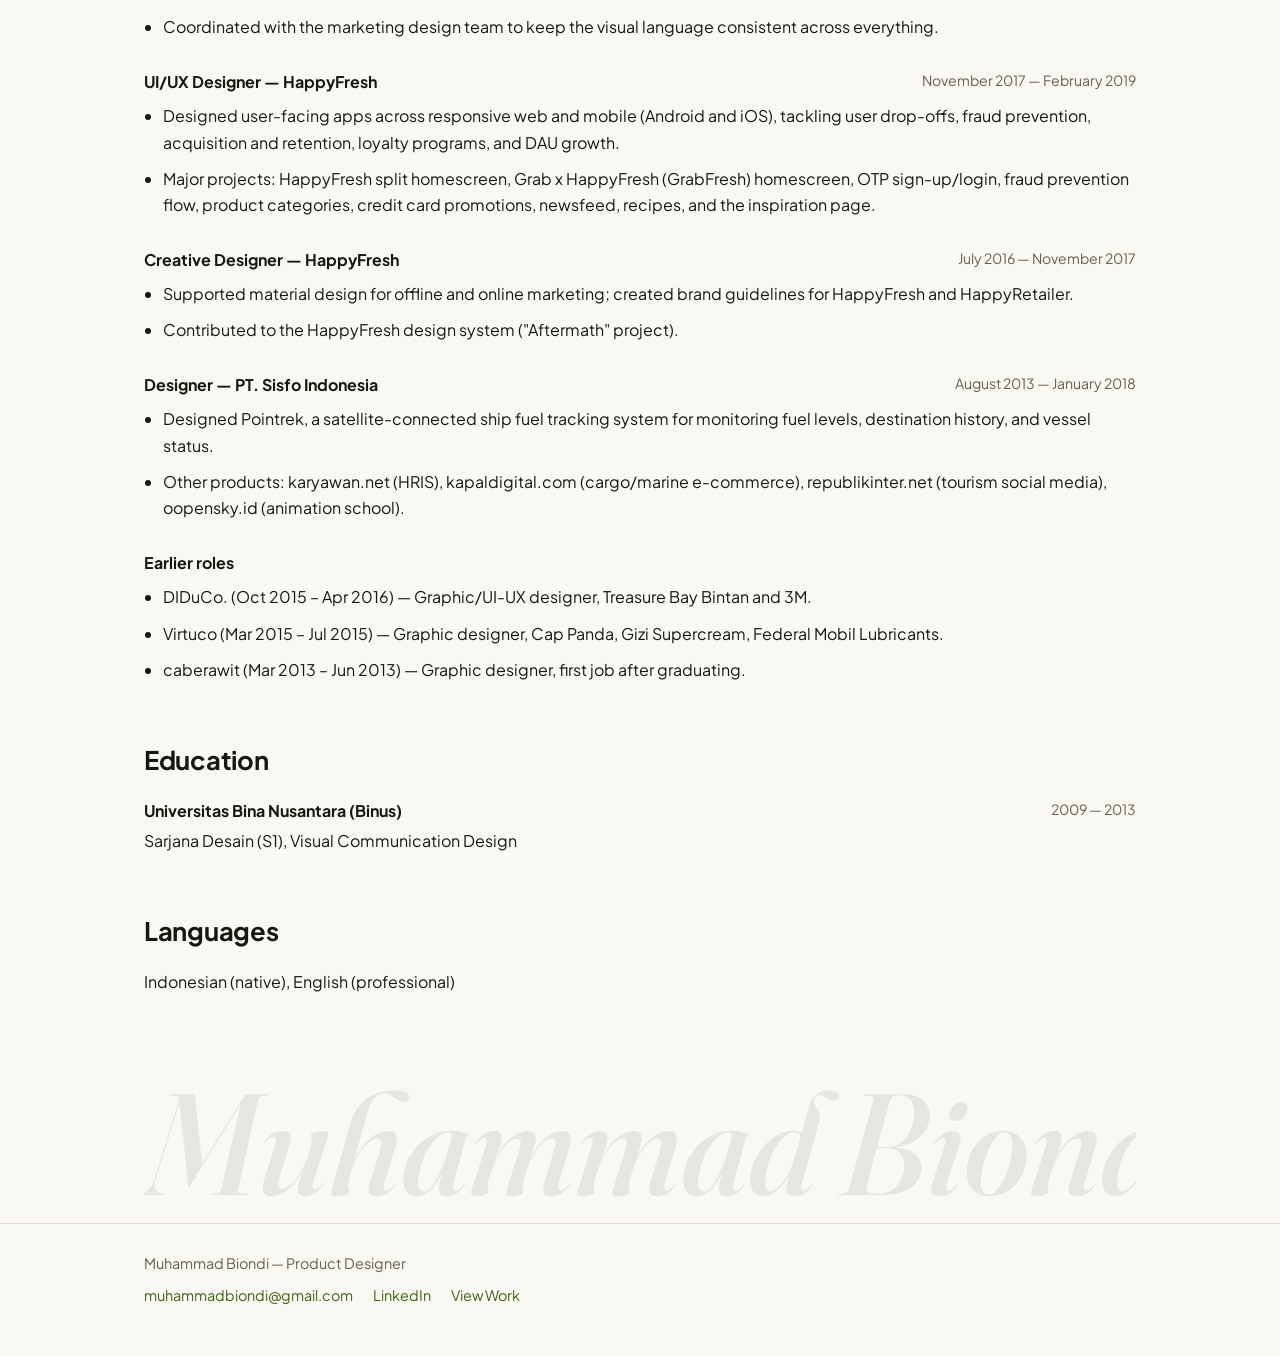
==== commit 52907800: "Broaden positioning beyond enterprise/identity across hero, work intro, and CV" ====
--- a/cv.html
+++ b/cv.html
@@ -28,7 +28,7 @@
     <div class="cv-header">
       <div>
         <h1 style="margin-bottom: 4px;">Muhammad Biondi</h1>
-        <div class="subtitle" style="margin-bottom: 0;">Product Designer | Enterprise and Identity Products</div>
+        <div class="subtitle" style="margin-bottom: 0;">Product Designer | Identity, Logistics, Retail &amp; E-commerce</div>
       </div>
       <div class="cv-meta">
         <div>Jakarta, Indonesia</div>
